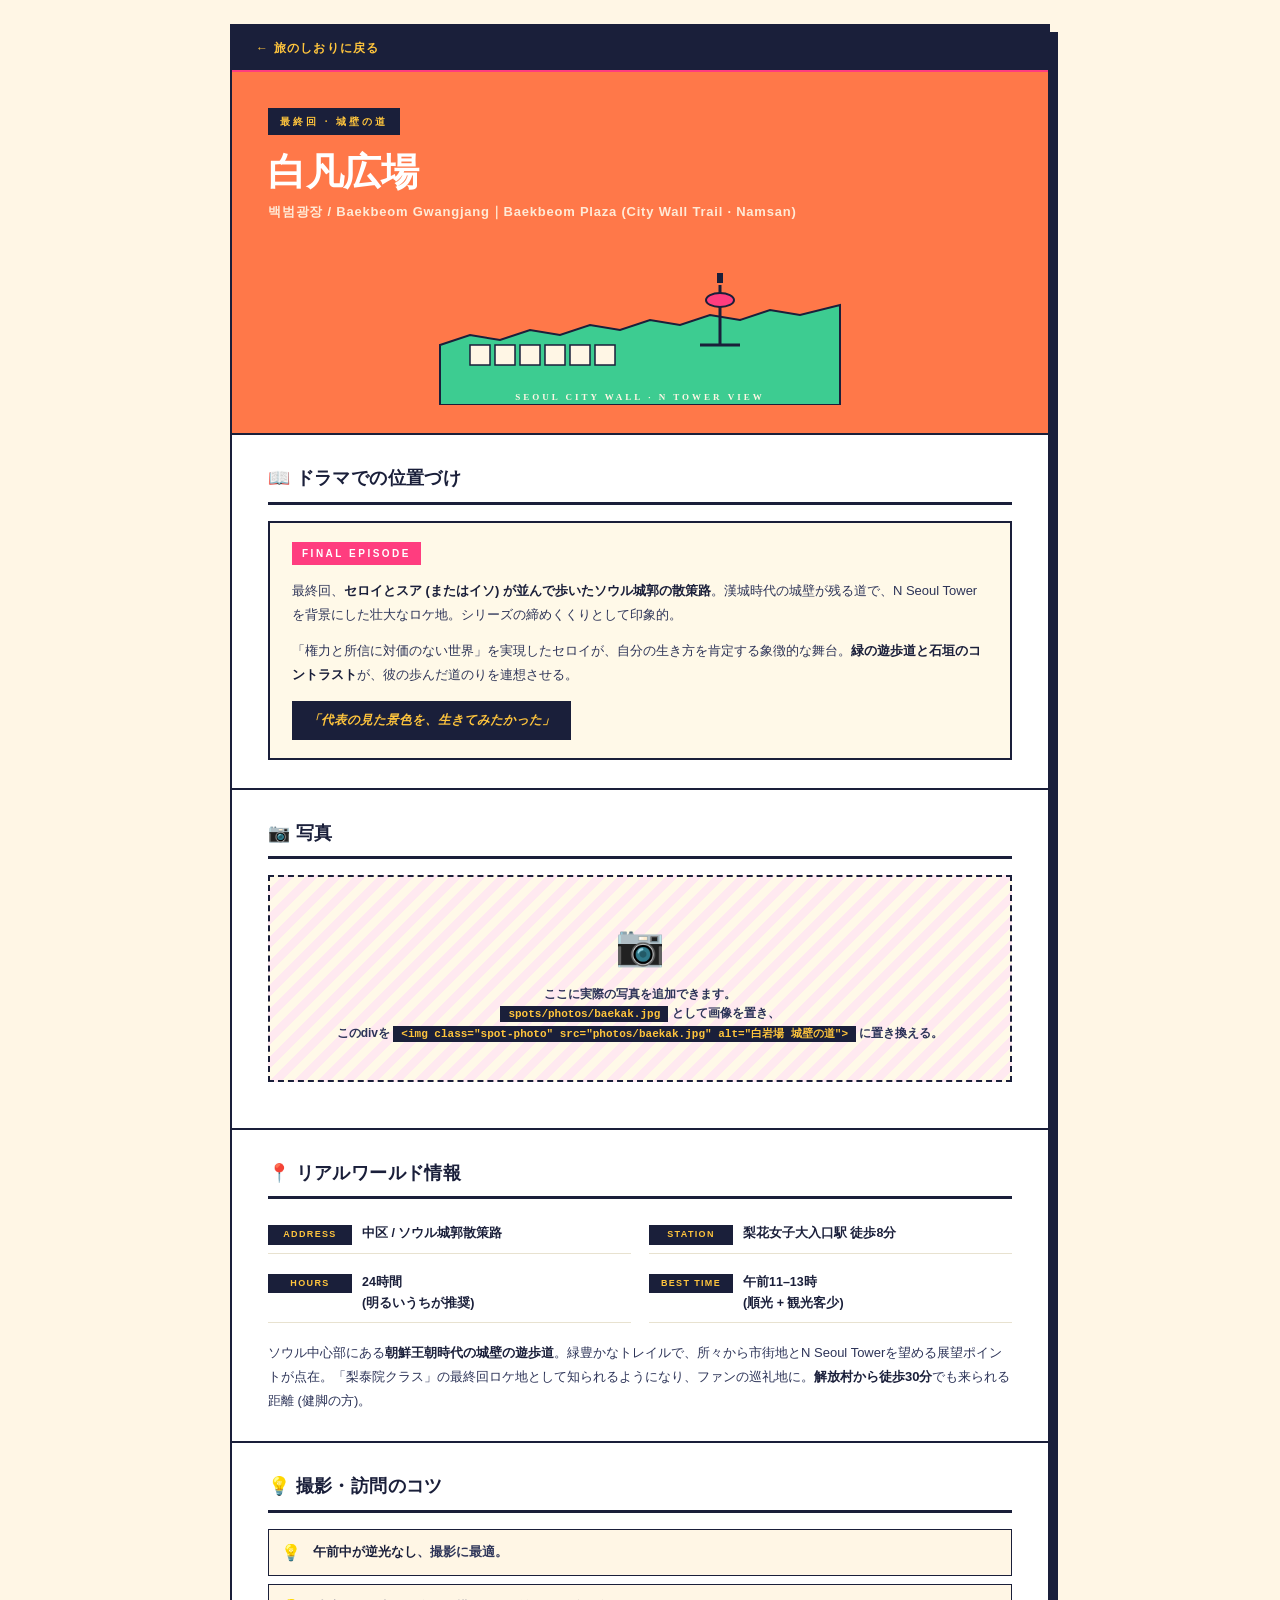
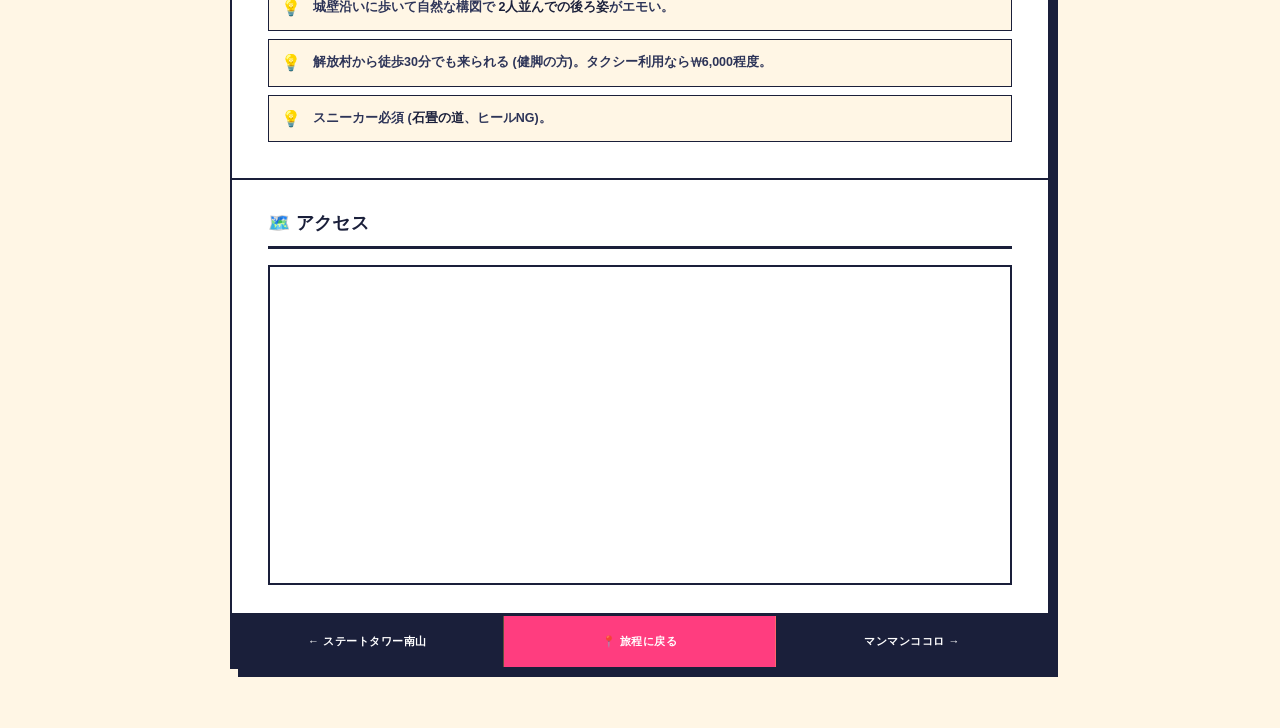
==== spots/baekak.html @ 7067a93e "Add 13 spot detail pages for 梨泰院クラス pilgrimage locations Each spot has a dedicated page with: - Hero" ====
<!DOCTYPE html>
<html lang="ja">
<head>
<meta charset="UTF-8">
<meta name="viewport" content="width=device-width, initial-scale=1.0">
<meta name="robots" content="noindex, nofollow">
<title>白凡広場｜梨泰院クラス聖地巡礼</title>
<link rel="stylesheet" href="style.css">
<link rel="apple-touch-icon" href="../apple-touch-icon.png">
<meta name="theme-color" content="#FF7849">
</head>
<body>
<div class="spot-page">
  <a href="../index.html#itinerary" class="back-link">← 旅のしおりに戻る</a>

  <section class="spot-hero h-coral">
    <div class="spot-ep">最終回 · 城壁の道</div>
    <h1 class="spot-title">白凡広場</h1>
    <div class="spot-subtitle">백범광장 / Baekbeom Gwangjang｜Baekbeom Plaza (City Wall Trail · Namsan)</div>
    <svg class="spot-illust" viewBox="0 0 400 160" xmlns="http://www.w3.org/2000/svg">
      <rect x="0" y="0" width="400" height="160" fill="#FF7849"/>
      <rect x="0" y="100" width="400" height="60" fill="#3DCC91" opacity="0.5"/>
      <path d="M 0,100 L 30,90 L 60,95 L 90,85 L 120,90 L 150,80 L 180,85 L 210,75 L 240,80 L 270,70 L 300,75 L 330,65 L 360,70 L 400,60 L 400,160 L 0,160 Z" fill="#3DCC91" stroke="#1A1F3A" stroke-width="2"/>
      <rect x="30" y="100" width="20" height="20" fill="#FFF6E5" stroke="#1A1F3A" stroke-width="1.5"/>
      <rect x="55" y="100" width="20" height="20" fill="#FFF6E5" stroke="#1A1F3A" stroke-width="1.5"/>
      <rect x="80" y="100" width="20" height="20" fill="#FFF6E5" stroke="#1A1F3A" stroke-width="1.5"/>
      <rect x="105" y="100" width="20" height="20" fill="#FFF6E5" stroke="#1A1F3A" stroke-width="1.5"/>
      <rect x="130" y="100" width="20" height="20" fill="#FFF6E5" stroke="#1A1F3A" stroke-width="1.5"/>
      <rect x="155" y="100" width="20" height="20" fill="#FFF6E5" stroke="#1A1F3A" stroke-width="1.5"/>
      <line x1="280" y1="100" x2="280" y2="40" stroke="#1A1F3A" stroke-width="3"/>
      <ellipse cx="280" cy="55" rx="14" ry="7" fill="#FF3D7F" stroke="#1A1F3A" stroke-width="2"/>
      <rect x="277" y="28" width="6" height="10" fill="#1A1F3A"/>
      <line x1="260" y1="100" x2="300" y2="100" stroke="#1A1F3A" stroke-width="3"/>
      <text x="200" y="155" text-anchor="middle" font-family="Meiryo UI" font-size="9" font-weight="900" fill="#FFF6E5" letter-spacing="3">SEOUL CITY WALL · N TOWER VIEW</text>
    </svg>
  </section>

  <section class="spot-section">
    <h2>📖 ドラマでの位置づけ</h2>
    <div class="ep-card">
      <div class="ep-label">FINAL EPISODE</div>
      <p>最終回、<strong>セロイとスア (またはイソ) が並んで歩いたソウル城郭の散策路</strong>。漢城時代の城壁が残る道で、N Seoul Towerを背景にした壮大なロケ地。シリーズの締めくくりとして印象的。</p>
      <p>「権力と所信に対価のない世界」を実現したセロイが、自分の生き方を肯定する象徴的な舞台。<strong>緑の遊歩道と石垣のコントラスト</strong>が、彼の歩んだ道のりを連想させる。</p>
      <div class="ep-quote">「代表の見た景色を、生きてみたかった」</div>
    </div>
  </section>

  <section class="spot-section">
    <h2>📷 写真</h2>
    <div class="photo-placeholder">
      ここに実際の写真を追加できます。<br>
      <code>spots/photos/baekak.jpg</code> として画像を置き、<br>このdivを <code>&lt;img class="spot-photo" src="photos/baekak.jpg" alt="白岩場 城壁の道"&gt;</code> に置き換える。
    </div>
  </section>

  <section class="spot-section">
    <h2>📍 リアルワールド情報</h2>
    <div class="info-grid">
      <div class="info-row"><span class="k">ADDRESS</span><span class="v">中区 / ソウル城郭散策路</span></div>
      <div class="info-row"><span class="k">STATION</span><span class="v">梨花女子大入口駅 徒歩8分</span></div>
      <div class="info-row"><span class="k">HOURS</span><span class="v">24時間<br>(明るいうちが推奨)</span></div>
      <div class="info-row"><span class="k">BEST TIME</span><span class="v">午前11–13時<br>(順光 + 観光客少)</span></div>
    </div>
    <p class="lead-text">ソウル中心部にある<strong>朝鮮王朝時代の城壁の遊歩道</strong>。緑豊かなトレイルで、所々から市街地とN Seoul Towerを望める展望ポイントが点在。「梨泰院クラス」の最終回ロケ地として知られるようになり、ファンの巡礼地に。<strong>解放村から徒歩30分</strong>でも来られる距離 (健脚の方)。</p>
  </section>

  <section class="spot-section">
    <h2>💡 撮影・訪問のコツ</h2>
    <ul class="tips-list">
      <li><strong>午前中が逆光なし</strong>、撮影に最適。</li>
      <li>城壁沿いに歩いて自然な構図で <strong>2人並んでの後ろ姿</strong>がエモい。</li>
      <li>解放村から徒歩30分でも来られる (健脚の方)。タクシー利用なら₩6,000程度。</li>
      <li>スニーカー必須 (<strong>石畳の道</strong>、ヒールNG)。</li>
    </ul>
  </section>

  <section class="spot-section">
    <h2>🗺️ アクセス</h2>
    <iframe class="spot-map" src="https://maps.google.com/maps?q=Seoul+City+Wall+Trail+Naksan&t=&z=15&ie=UTF8&iwloc=&output=embed" loading="lazy" referrerpolicy="no-referrer-when-downgrade"></iframe>
  </section>

  <nav class="spot-nav">
    <a href="sky-tower-namsan.html">← ステートタワー南山</a>
    <a href="../index.html#itinerary" class="nav-home">📍 旅程に戻る</a>
    <a href="nandong-konkoro.html">マンマンココロ →</a>
  </nav>
</div>
</body>
</html>
---- spots/style.css ----
/* Spot detail page - shared styles */
:root {
  --cream: #FFF6E5;
  --paper: #FFFFFF;
  --ink: #1A1F3A;
  --ink-2: #2D3458;
  --muted: #6B7194;
  --pink: #FF3D7F;
  --yellow: #FFC53D;
  --mint: #16C7BE;
  --purple: #8B5CF6;
  --coral: #FF7849;
  --navy: #1A1F3A;
  --sky: #5BC0EB;
  --leaf: #3DCC91;
  --line-soft: #E8E2D0;
}

* { box-sizing: border-box; margin: 0; padding: 0; }

html, body {
  background: var(--cream);
  color: var(--ink);
  font-family: "Meiryo UI", "メイリオ", Meiryo, "Hiragino Kaku Gothic ProN", sans-serif;
  font-size: 14px;
  line-height: 1.7;
  -webkit-font-smoothing: antialiased;
}

body { padding: 24px 16px 60px; }

.spot-page {
  max-width: 820px;
  margin: 0 auto;
  background: var(--paper);
  border: 2px solid var(--navy);
  box-shadow: 8px 8px 0 var(--navy);
}

a { color: var(--pink); }

.back-link {
  display: block;
  background: var(--navy);
  color: var(--yellow);
  text-decoration: none;
  padding: 12px 24px;
  font-size: 12px;
  font-weight: 700;
  letter-spacing: 0.1em;
  border-bottom: 2px solid var(--pink);
  transition: background 0.2s, color 0.2s;
}
.back-link:hover { background: var(--pink); color: var(--paper); }

/* ===== Hero ===== */
.spot-hero {
  position: relative;
  padding: 36px 36px 28px;
  background: var(--yellow);
  border-bottom: 2px solid var(--navy);
}
.spot-hero.h-pink { background: var(--pink); color: var(--paper); }
.spot-hero.h-mint { background: var(--mint); }
.spot-hero.h-purple { background: var(--purple); color: var(--paper); }
.spot-hero.h-coral { background: var(--coral); color: var(--paper); }
.spot-hero.h-sky { background: var(--sky); }
.spot-hero.h-navy { background: var(--navy); color: var(--yellow); }
.spot-hero.h-leaf { background: var(--leaf); }
.spot-hero.h-yellow { background: var(--yellow); }

.spot-ep {
  display: inline-block;
  background: var(--navy);
  color: var(--yellow);
  font-size: 10px;
  letter-spacing: 0.3em;
  font-weight: 900;
  padding: 5px 12px;
  margin-bottom: 16px;
}
.spot-hero.h-navy .spot-ep { background: var(--yellow); color: var(--navy); }

.spot-title {
  font-size: 38px;
  font-weight: 900;
  letter-spacing: -0.01em;
  line-height: 1.15;
  color: var(--navy);
  margin-bottom: 6px;
}
.spot-hero.h-pink .spot-title,
.spot-hero.h-purple .spot-title,
.spot-hero.h-coral .spot-title { color: var(--paper); }
.spot-hero.h-navy .spot-title { color: var(--yellow); }

.spot-subtitle {
  font-size: 13px;
  font-weight: 700;
  letter-spacing: 0.06em;
  color: var(--ink-2);
}
.spot-hero.h-pink .spot-subtitle,
.spot-hero.h-purple .spot-subtitle,
.spot-hero.h-coral .spot-subtitle { color: rgba(255, 246, 229, 0.9); }
.spot-hero.h-navy .spot-subtitle { color: rgba(255, 197, 61, 0.8); }

.spot-illust {
  width: 100%;
  max-width: 480px;
  height: 160px;
  margin: 22px auto 0;
  display: block;
}

/* ===== Section ===== */
.spot-section {
  padding: 28px 36px;
  border-bottom: 2px solid var(--navy);
}
.spot-section:last-of-type { border-bottom: none; }
.spot-section h2 {
  font-size: 18px;
  font-weight: 900;
  margin-bottom: 16px;
  padding-bottom: 8px;
  border-bottom: 3px solid var(--navy);
  color: var(--navy);
  letter-spacing: 0.02em;
}

/* ===== Episode card ===== */
.ep-card {
  background: #FFF9E8;
  border: 2px solid var(--navy);
  padding: 18px 22px;
  position: relative;
}
.ep-label {
  display: inline-block;
  background: var(--pink);
  color: var(--paper);
  font-size: 10px;
  font-weight: 900;
  letter-spacing: 0.25em;
  padding: 3px 10px;
  margin-bottom: 14px;
}
.ep-card p {
  font-size: 13px;
  line-height: 1.85;
  color: var(--ink-2);
  margin-bottom: 12px;
}
.ep-card p strong { color: var(--navy); font-weight: 900; }
.ep-card p:last-of-type { margin-bottom: 0; }
.ep-quote {
  background: var(--navy);
  color: var(--yellow);
  padding: 10px 16px;
  font-style: italic;
  font-weight: 700;
  font-size: 12.5px;
  margin-top: 14px;
  display: inline-block;
  line-height: 1.5;
}

/* ===== Photo placeholder ===== */
.photo-placeholder {
  background: linear-gradient(135deg, #FFF9E8 25%, #FFE9F0 25%, #FFE9F0 50%, #FFF9E8 50%, #FFF9E8 75%, #FFE9F0 75%);
  background-size: 24px 24px;
  border: 2px dashed var(--navy);
  padding: 36px 24px;
  text-align: center;
  margin-bottom: 18px;
  font-size: 12px;
  color: var(--ink-2);
  font-weight: 700;
  line-height: 1.6;
}
.photo-placeholder::before {
  content: "📷";
  display: block;
  font-size: 40px;
  margin-bottom: 8px;
}
.photo-placeholder code {
  background: var(--navy);
  color: var(--yellow);
  padding: 2px 8px;
  font-size: 11px;
  font-family: "Consolas", monospace;
}

/* If photo exists, hide placeholder */
.spot-photo {
  width: 100%;
  display: block;
  border: 2px solid var(--navy);
  margin-bottom: 18px;
}

/* ===== Info grid ===== */
.info-grid {
  display: grid;
  grid-template-columns: 1fr 1fr;
  gap: 10px 18px;
  margin-bottom: 18px;
}
.info-row {
  display: flex;
  gap: 10px;
  align-items: baseline;
  padding: 8px 0;
  border-bottom: 1px solid var(--line-soft);
  font-size: 12.5px;
}
.info-row .k {
  background: var(--navy);
  color: var(--yellow);
  font-size: 9px;
  letter-spacing: 0.15em;
  font-weight: 900;
  padding: 2px 8px;
  min-width: 84px;
  text-align: center;
  flex-shrink: 0;
}
.info-row .v {
  color: var(--ink);
  font-weight: 700;
  flex: 1;
}
.lead-text {
  font-size: 13px;
  line-height: 1.85;
  color: var(--ink-2);
}
.lead-text strong { color: var(--navy); font-weight: 900; }

/* ===== Tips list ===== */
.tips-list { list-style: none; }
.tips-list li {
  position: relative;
  padding: 12px 14px 12px 44px;
  margin-bottom: 8px;
  background: var(--cream);
  border: 1.5px solid var(--navy);
  font-size: 12.5px;
  line-height: 1.7;
  color: var(--ink-2);
  font-weight: 700;
}
.tips-list li::before {
  content: "💡";
  position: absolute;
  left: 12px;
  top: 9px;
  font-size: 16px;
}
.tips-list li strong { color: var(--navy); font-weight: 900; }

/* ===== Map ===== */
.spot-map {
  width: 100%;
  height: 320px;
  border: 2px solid var(--navy);
  display: block;
}

/* ===== Navigation footer ===== */
.spot-nav {
  display: grid;
  grid-template-columns: 1fr 1fr 1fr;
  border-top: 3px solid var(--navy);
}
.spot-nav a {
  padding: 16px 12px;
  text-decoration: none;
  color: var(--paper);
  background: var(--navy);
  font-size: 11px;
  font-weight: 900;
  letter-spacing: 0.05em;
  text-align: center;
  border-right: 1px solid rgba(255, 197, 61, 0.3);
  transition: background 0.2s, color 0.2s;
}
.spot-nav a:last-child { border-right: none; }
.spot-nav a:hover { background: var(--pink); }
.spot-nav a.nav-home { background: var(--pink); }
.spot-nav a.nav-home:hover { background: var(--yellow); color: var(--navy); }
.spot-nav a.disabled { opacity: 0.4; pointer-events: none; }

/* ===== Animations ===== */
@keyframes spotFadeIn {
  from { opacity: 0; transform: translateY(-12px); }
  to { opacity: 1; transform: translateY(0); }
}
@keyframes sectionFadeUp {
  from { opacity: 0; transform: translateY(20px); }
  to { opacity: 1; transform: translateY(0); }
}
.spot-hero { animation: spotFadeIn 0.7s ease-out both; }
.spot-section:nth-of-type(1) { animation: sectionFadeUp 0.7s ease-out 0.15s both; }
.spot-section:nth-of-type(2) { animation: sectionFadeUp 0.7s ease-out 0.3s both; }
.spot-section:nth-of-type(3) { animation: sectionFadeUp 0.7s ease-out 0.45s both; }
.spot-section:nth-of-type(4) { animation: sectionFadeUp 0.7s ease-out 0.6s both; }
.spot-section:nth-of-type(5) { animation: sectionFadeUp 0.7s ease-out 0.75s both; }

/* ===== Responsive ===== */
@media (max-width: 600px) {
  body { padding: 16px 10px 40px; }
  .spot-hero { padding: 28px 22px 22px; }
  .spot-title { font-size: 28px; }
  .spot-section { padding: 22px 22px; }
  .info-grid { grid-template-columns: 1fr; }
  .spot-nav { grid-template-columns: 1fr; }
  .spot-nav a { border-right: none; border-bottom: 1px solid rgba(255, 197, 61, 0.2); }
  .spot-nav a:last-child { border-bottom: none; }
}

@media (prefers-reduced-motion: reduce) {
  *, *::before, *::after {
    animation-duration: 0.001s !important;
    transition-duration: 0.001s !important;
  }
}
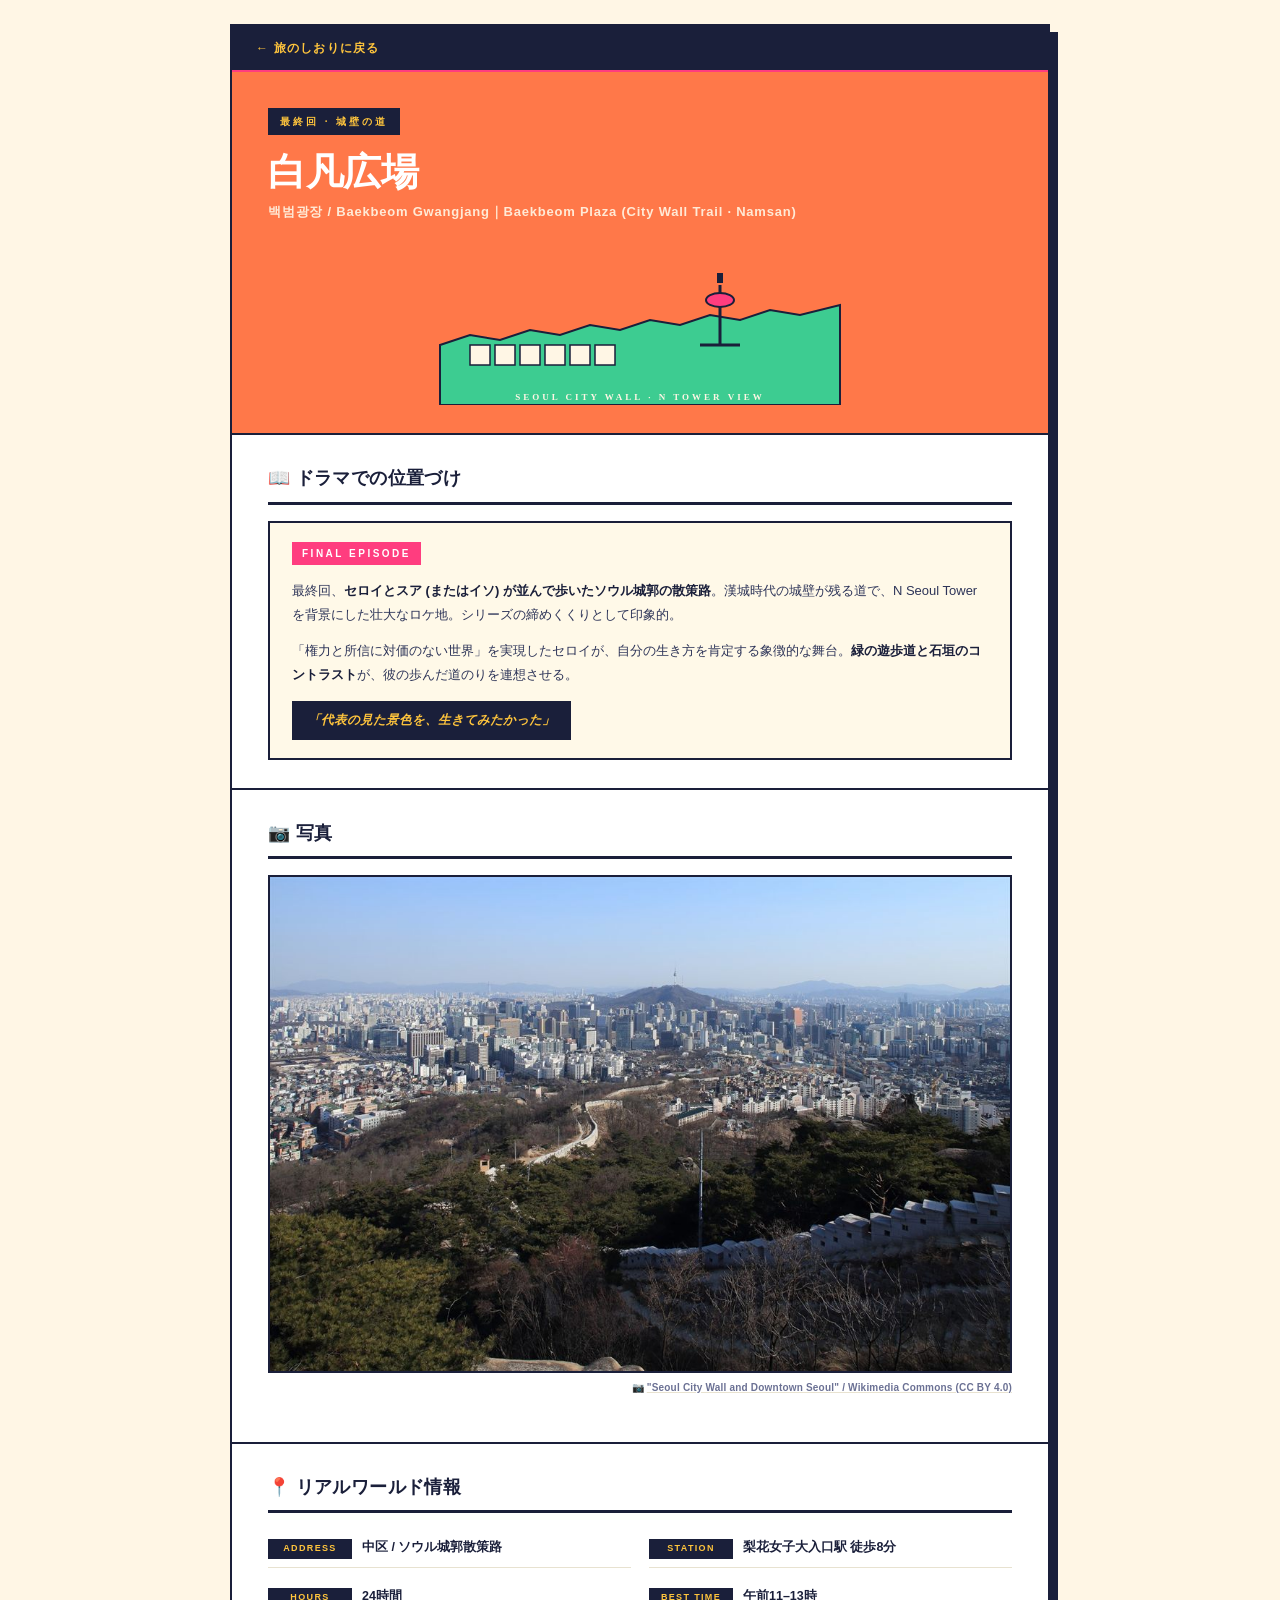
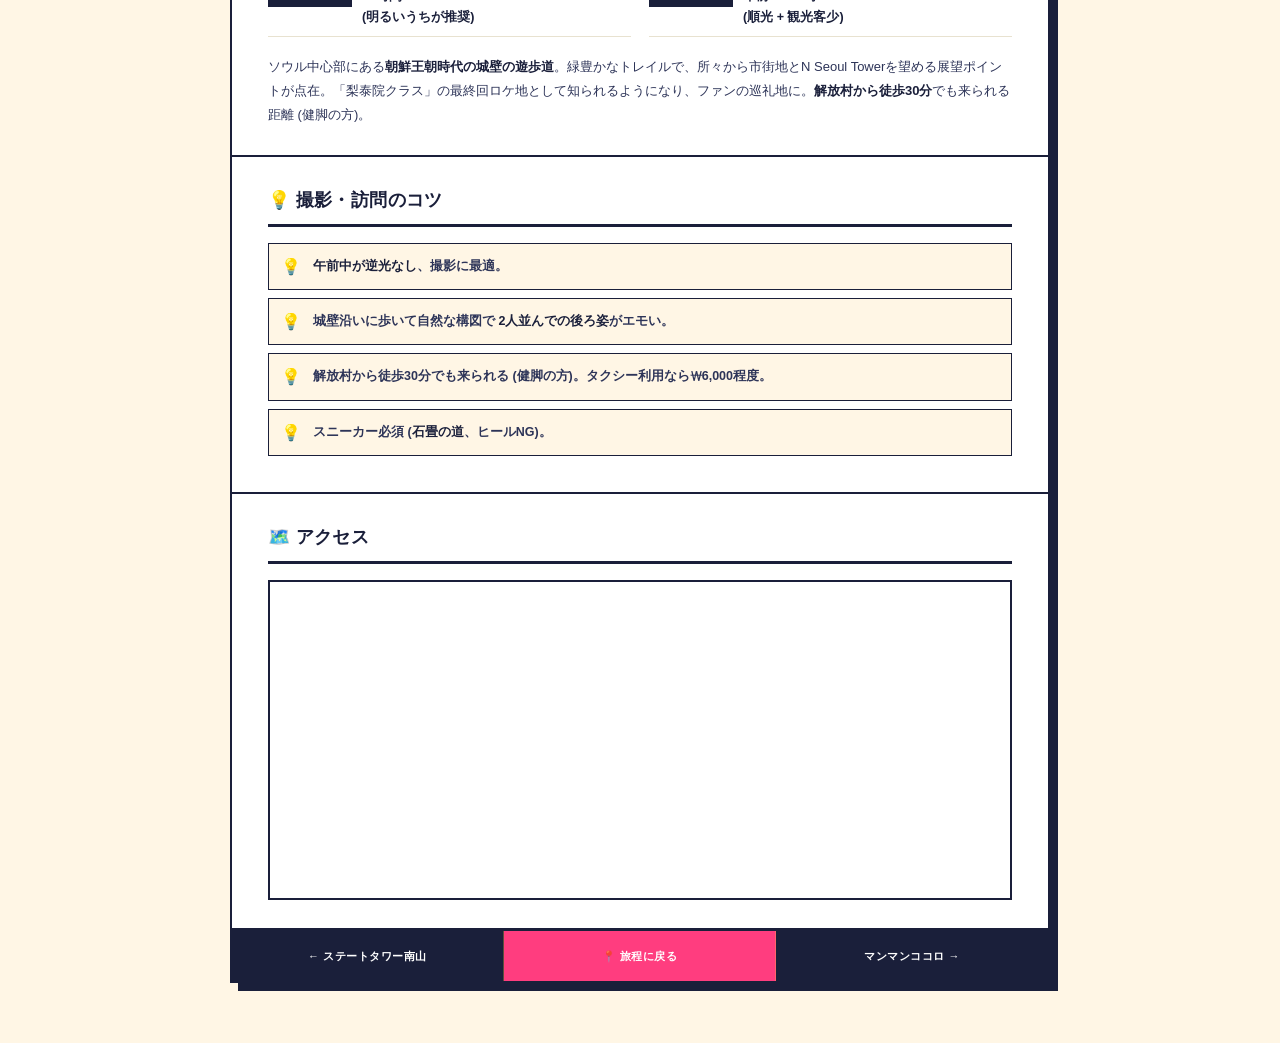
==== commit 651c058b: "Add Wikimedia Commons reference photos to all 13 spot pages Photos sourced from Wikimedia Commons (a" ====
--- a/spots/baekak.html
+++ b/spots/baekak.html
@@ -47,10 +47,8 @@
 
   <section class="spot-section">
     <h2>📷 写真</h2>
-    <div class="photo-placeholder">
-      ここに実際の写真を追加できます。<br>
-      <code>spots/photos/baekak.jpg</code> として画像を置き、<br>このdivを <code>&lt;img class="spot-photo" src="photos/baekak.jpg" alt="白岩場 城壁の道"&gt;</code> に置き換える。
-    </div>
+    <img class="spot-photo" src="photos/baekak.jpg" alt="ソウル城壁とダウンタウン（白凡広場周辺）">
+    <div class="photo-credit">📷 <a href="https://commons.wikimedia.org/wiki/File:Seoul_City_Wall_and_Downtown_Seoul.jpg" target="_blank" rel="noopener">"Seoul City Wall and Downtown Seoul" / Wikimedia Commons (CC BY 4.0)</a></div>
   </section>
 
   <section class="spot-section">
--- a/spots/style.css
+++ b/spots/style.css
@@ -198,8 +198,22 @@
   width: 100%;
   display: block;
   border: 2px solid var(--navy);
+  margin-bottom: 6px;
+}
+.photo-credit {
+  font-size: 10px;
+  color: var(--muted);
   margin-bottom: 18px;
-}
+  letter-spacing: 0.02em;
+  text-align: right;
+  font-weight: 700;
+}
+.photo-credit a {
+  color: var(--muted);
+  text-decoration: underline;
+  text-decoration-color: var(--line-soft);
+}
+.photo-credit a:hover { color: var(--pink); }
 
 /* ===== Info grid ===== */
 .info-grid {
